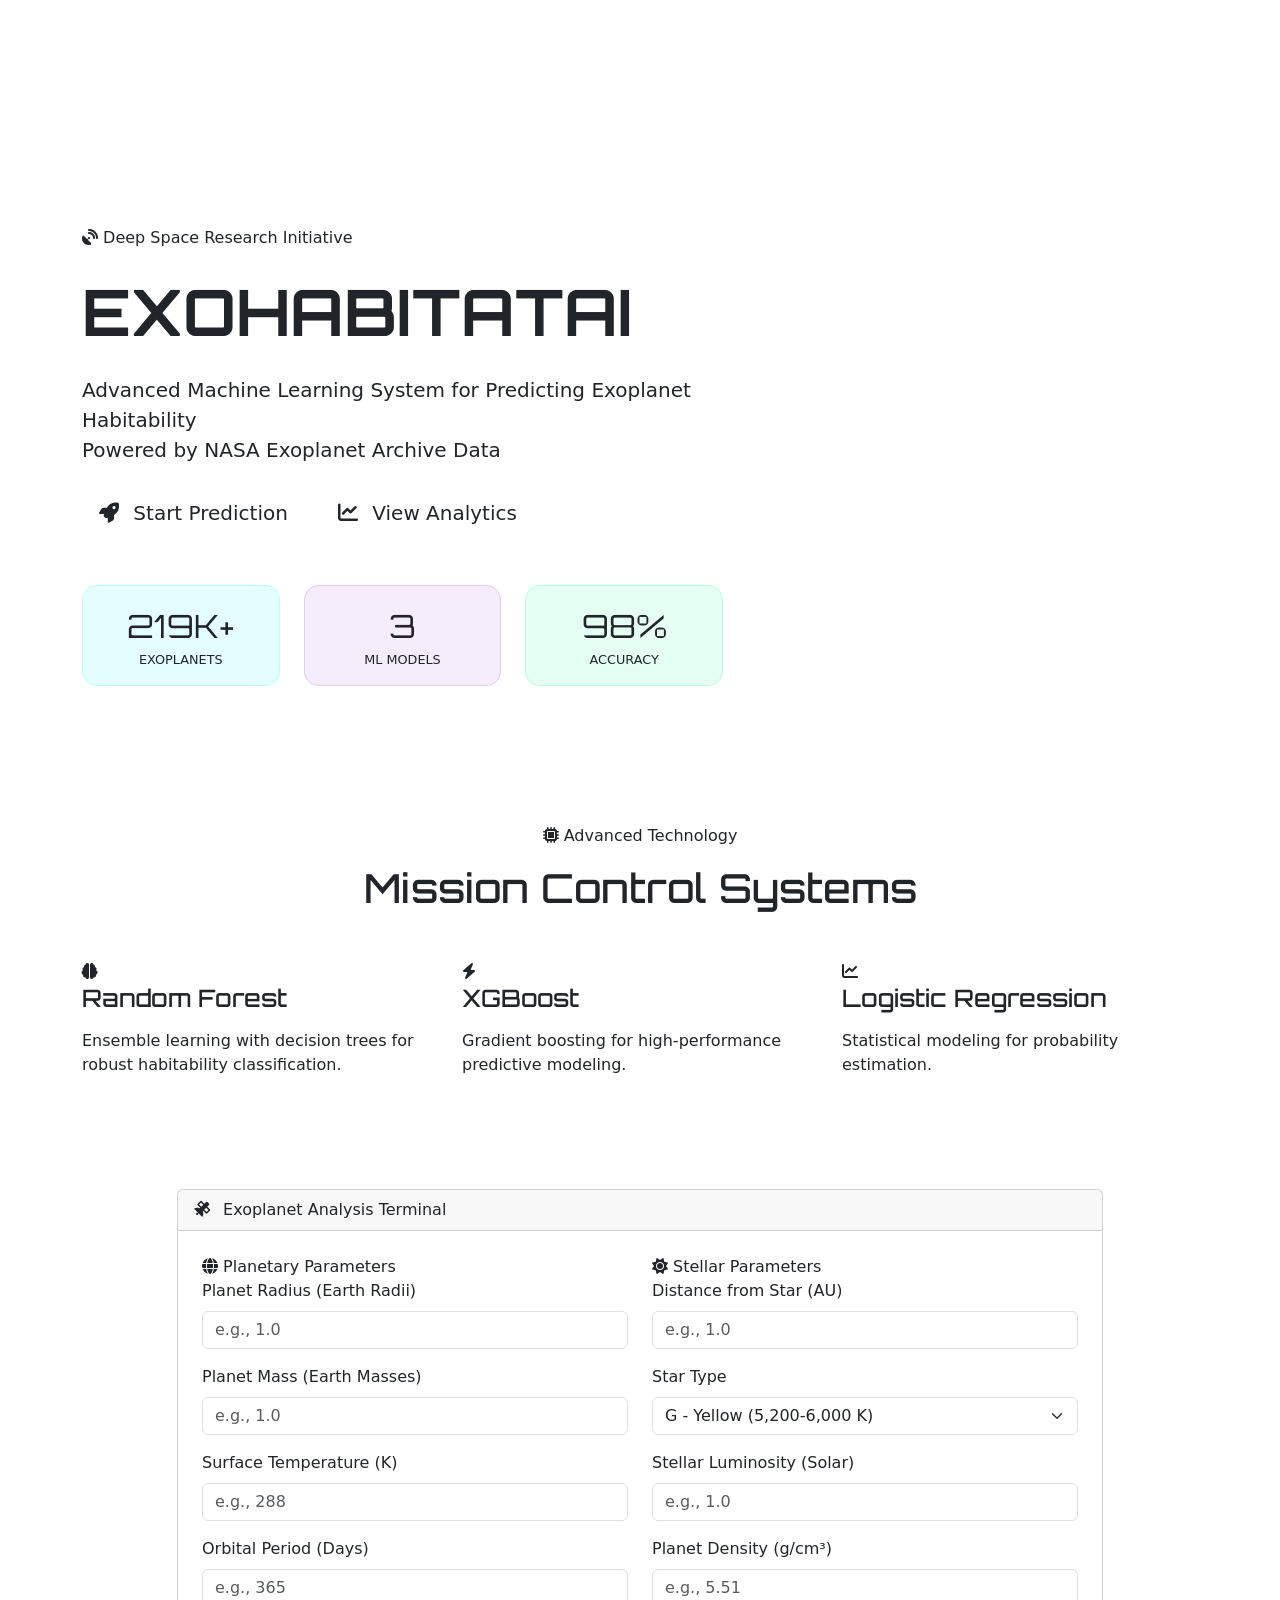
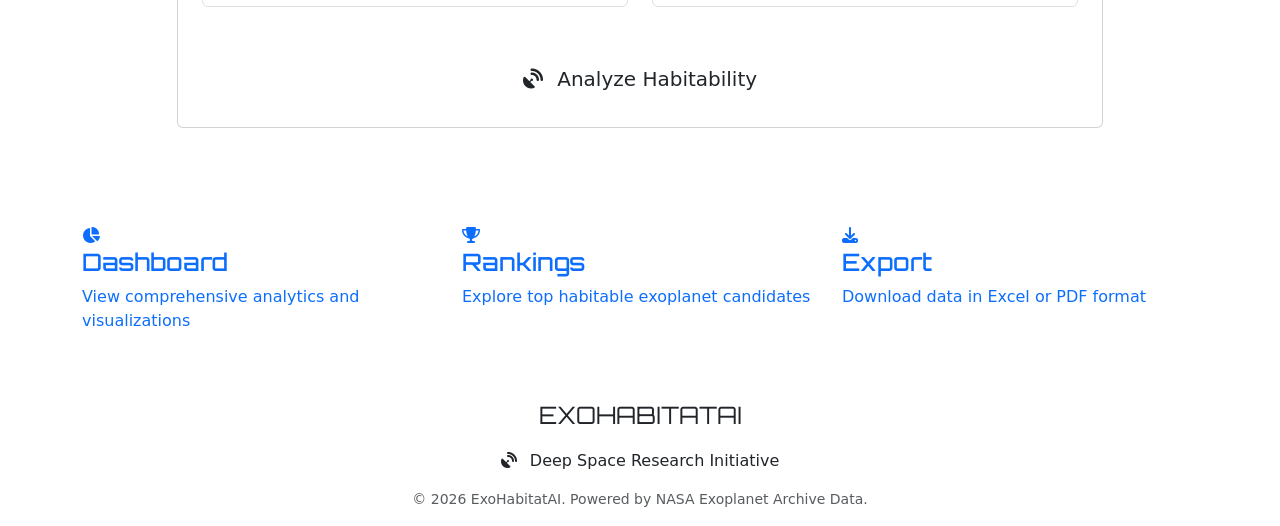
==== templates/index.html @ 79b9e468 "ExoHabitatAI - Ready for deployment with Heroku/Render support" ====
<!DOCTYPE html>
<html lang="en" data-theme="dark">
<head>
    <meta charset="UTF-8">
    <meta name="viewport" content="width=device-width, initial-scale=1.0">
    <title>ExoHabitatAI - Exoplanet Habitability Prediction</title>
    <!-- Google Fonts -->
    <link rel="preconnect" href="https://fonts.googleapis.com">
    <link rel="preconnect" href="https://fonts.gstatic.com" crossorigin>
    <link href="https://fonts.googleapis.com/css2?family=Inter:wght@400;500;600;700;800&family=Orbitron:wght@400;700;900&display=swap" rel="stylesheet">
    <!-- Bootstrap CSS -->
    <link href="https://cdn.jsdelivr.net/npm/bootstrap@5.3.0/dist/css/bootstrap.min.css" rel="stylesheet">
    <!-- Font Awesome -->
    <link rel="stylesheet" href="https://cdnjs.cloudflare.com/ajax/libs/font-awesome/6.4.0/css/all.min.css">
    <!-- Custom CSS -->
    <link rel="stylesheet" href="{{ url_for('static', filename='css/style.css') }}">
</head>
<body>
    <!-- Animated Space Background -->
    <div class="space-bg">
        <div class="stars-layer stars-1"></div>
        <div class="stars-layer stars-2"></div>
        <div class="stars-layer stars-3"></div>
        <div class="nebula nebula-1"></div>
        <div class="nebula nebula-2"></div>
        <div class="nebula nebula-3"></div>
        <div class="shooting-star"></div>
        <div class="shooting-star"></div>
        <div class="shooting-star"></div>
    </div>

    <!-- Navigation -->
    <nav class="navbar navbar-expand-lg navbar-dark">
        <div class="container">
            <a class="navbar-brand" href="/">
                <i class="fas fa-globe-americas"></i> 
                <span style="font-family: 'Orbitron', sans-serif;">ExoHabitatAI</span>
            </a>
            <button class="navbar-toggler" type="button" data-bs-toggle="collapse" data-bs-target="#navbarNav">
                <span class="navbar-toggler-icon"></span>
            </button>
            <div class="collapse navbar-collapse" id="navbarNav">
                <ul class="navbar-nav ms-auto me-3">
                    <li class="nav-item">
                        <a class="nav-link active" href="/"><i class="fas fa-home"></i> Home</a>
                    </li>
                    <li class="nav-item">
                        <a class="nav-link" href="/dashboard"><i class="fas fa-chart-line"></i> Dashboard</a>
                    </li>
                    <li class="nav-item">
                        <a class="nav-link" href="/results"><i class="fas fa-trophy"></i> Rankings</a>
                    </li>
                </ul>
            </div>
        </div>
    </nav>

    <!-- Hero Section -->
    <section class="section-header" style="min-height: 80vh; display: flex; align-items: center; padding-top: 80px;">
        <div class="container position-relative" style="z-index: 1;">
            <div class="row align-items-center g-4">
                <div class="col-lg-7">
                    <div class="hero-badge mb-4">
                        <i class="fas fa-satellite-dish"></i>
                        Deep Space Research Initiative
                    </div>
                    <h1 class="display-3 fw-bold mb-4 glow-text" style="font-family: 'Orbitron', sans-serif;">
                        EXOHABITAT<span style="color: var(--accent-cyan);">AI</span>
                    </h1>
                    <p class="lead mb-4" style="font-size: 1.25rem; color: var(--current-text-secondary);">
                        Advanced Machine Learning System for Predicting Exoplanet Habitability
                        <br>Powered by NASA Exoplanet Archive Data
                    </p>
                    <div class="d-flex gap-3 flex-wrap mb-5">
                        <a href="#predict" class="btn btn-space btn-lg">
                            <i class="fas fa-rocket me-2"></i> Start Prediction
                        </a>
                        <a href="/dashboard" class="btn btn-glow btn-lg">
                            <i class="fas fa-chart-line me-2"></i> View Analytics
                        </a>
                    </div>
                    
                    <!-- Stats Row -->
                    <div class="row g-4">
                        <div class="col-4">
                            <div class="text-center p-3" style="background: rgba(0,245,255,0.1); border-radius: 15px; border: 1px solid rgba(0,245,255,0.2);">
                                <div style="font-family: 'Orbitron'; font-size: 2rem; color: var(--accent-cyan);">219K+</div>
                                <div style="font-size: 0.8rem; color: var(--current-text-secondary); text-transform: uppercase;">Exoplanets</div>
                            </div>
                        </div>
                        <div class="col-4">
                            <div class="text-center p-3" style="background: rgba(157,78,221,0.1); border-radius: 15px; border: 1px solid rgba(157,78,221,0.2);">
                                <div style="font-family: 'Orbitron'; font-size: 2rem; color: var(--accent-purple);">3</div>
                                <div style="font-size: 0.8rem; color: var(--current-text-secondary); text-transform: uppercase;">ML Models</div>
                            </div>
                        </div>
                        <div class="col-4">
                            <div class="text-center p-3" style="background: rgba(0,255,136,0.1); border-radius: 15px; border: 1px solid rgba(0,255,136,0.2);">
                                <div style="font-family: 'Orbitron'; font-size: 2rem; color: var(--plasma-green);">98%</div>
                                <div style="font-size: 0.8rem; color: var(--current-text-secondary); text-transform: uppercase;">Accuracy</div>
                            </div>
                        </div>
                    </div>
                </div>
                <div class="col-lg-5 d-none d-lg-block">
                    <!-- 3D Planet with Orbiting Elements -->
                    <div class="hero-planet">
                        <div class="moon-orbit moon-orbit-1">
                            <div class="orbiting-moon"></div>
                        </div>
                        <div class="moon-orbit moon-orbit-2">
                            <div class="orbiting-moon" style="width: 15px; height: 15px;"></div>
                        </div>
                        <div class="planet-ring"></div>
                        <div class="planet-sphere"></div>
                    </div>
                </div>
            </div>
        </div>
        
        <!-- Data Grid Overlay -->
        <div class="data-grid" style="opacity: 0.3;"></div>
    </section>

    <!-- Technology Section -->
    <section class="py-5">
        <div class="container">
            <div class="text-center mb-5">
                <div class="hero-badge mx-auto mb-3">
                    <i class="fas fa-microchip"></i> Advanced Technology
                </div>
                <h2 style="font-family: 'Orbitron', sans-serif; font-size: 2.5rem;">
                    Mission <span style="color: var(--accent-cyan);">Control</span> Systems
                </h2>
            </div>
            
            <div class="row g-4">
                <div class="col-md-4">
                    <div class="stats-card h-100">
                        <div class="icon">
                            <i class="fas fa-brain"></i>
                        </div>
                        <h4 style="font-family: 'Orbitron'; color: var(--accent-cyan); margin-bottom: 1rem;">Random Forest</h4>
                        <p style="color: var(--current-text-secondary);">Ensemble learning with decision trees for robust habitability classification.</p>
                    </div>
                </div>
                <div class="col-md-4">
                    <div class="stats-card h-100">
                        <div class="icon" style="background: linear-gradient(135deg, var(--accent-purple) 0%, var(--accent-orange) 100%);">
                            <i class="fas fa-bolt"></i>
                        </div>
                        <h4 style="font-family: 'Orbitron'; color: var(--accent-purple); margin-bottom: 1rem;">XGBoost</h4>
                        <p style="color: var(--current-text-secondary);">Gradient boosting for high-performance predictive modeling.</p>
                    </div>
                </div>
                <div class="col-md-4">
                    <div class="stats-card h-100">
                        <div class="icon" style="background: linear-gradient(135deg, var(--plasma-green) 0%, var(--accent-cyan) 100%);">
                            <i class="fas fa-chart-line"></i>
                        </div>
                        <h4 style="font-family: 'Orbitron'; color: var(--plasma-green); margin-bottom: 1rem;">Logistic Regression</h4>
                        <p style="color: var(--current-text-secondary);">Statistical modeling for probability estimation.</p>
                    </div>
                </div>
            </div>
        </div>
    </section>

    <!-- Prediction Form Section -->
    <section id="predict" class="py-5" style="scroll-margin-top: 80px;">
        <div class="container">
            <div class="row justify-content-center">
                <div class="col-12 col-lg-10 col-xl-10">
                    <div class="card hologram" style="overflow: visible;">
                        <div class="card-header">
                            <i class="fas fa-satellite me-2"></i>
                            Exoplanet Analysis Terminal
                        </div>
                        <div class="card-body p-3 p-md-4">
                            <form id="predictionForm">
                                <div class="row g-4">
                                    <div class="col-md-6">
                                        <div class="control-panel mb-4">
                                            <div class="control-panel-title">
                                                <i class="fas fa-globe"></i> Planetary Parameters
                                            </div>
                                            
                                            <div class="mb-3">
                                                <label class="form-label">Planet Radius (Earth Radii)</label>
                                                <input type="number" class="form-control" name="radius" 
                                                       placeholder="e.g., 1.0" step="0.01" required>
                                            </div>
                                            
                                            <div class="mb-3">
                                                <label class="form-label">Planet Mass (Earth Masses)</label>
                                                <input type="number" class="form-control" name="mass" 
                                                       placeholder="e.g., 1.0" step="0.01" required>
                                            </div>
                                            
                                            <div class="mb-3">
                                                <label class="form-label">Surface Temperature (K)</label>
                                                <input type="number" class="form-control" name="surface_temp" 
                                                       placeholder="e.g., 288" step="1" required>
                                            </div>
                                            
                                            <div class="mb-3">
                                                <label class="form-label">Orbital Period (Days)</label>
                                                <input type="number" class="form-control" name="orbital_period" 
                                                       placeholder="e.g., 365" step="0.1">
                                            </div>
                                        </div>
                                    </div>
                                    
                                    <div class="col-md-6">
                                        <div class="control-panel mb-4">
                                            <div class="control-panel-title">
                                                <i class="fas fa-sun"></i> Stellar Parameters
                                            </div>
                                            
                                            <div class="mb-3">
                                                <label class="form-label">Distance from Star (AU)</label>
                                                <input type="number" class="form-control" name="distance" 
                                                       placeholder="e.g., 1.0" step="0.001">
                                            </div>
                                            
                                            <div class="mb-3">
                                                <label class="form-label">Star Type</label>
                                                <select class="form-select" name="star_type">
                                                    <option value="">Select star type...</option>
                                                    <option value="O">O - Blue Giant (30,000+ K)</option>
                                                    <option value="B">B - Blue-White (10,000-30,000 K)</option>
                                                    <option value="A">A - White (7,500-10,000 K)</option>
                                                    <option value="F">F - Yellow-White (6,000-7,500 K)</option>
                                                    <option value="G" selected>G - Yellow (5,200-6,000 K)</option>
                                                    <option value="K">K - Orange (3,700-5,200 K)</option>
                                                    <option value="M">M - Red Dwarf (2,400-3,700 K)</option>
                                                </select>
                                            </div>
                                            
                                            <div class="mb-3">
                                                <label class="form-label">Stellar Luminosity (Solar)</label>
                                                <input type="number" class="form-control" name="stellar_luminosity" 
                                                       placeholder="e.g., 1.0" step="0.01">
                                            </div>
                                            
                                            <div class="mb-3">
                                                <label class="form-label">Planet Density (g/cm³)</label>
                                                <input type="number" class="form-control" name="density" 
                                                       placeholder="e.g., 5.51" step="0.01">
                                            </div>
                                        </div>
                                    </div>
                                </div>
                                
                                <div class="text-center mt-4">
                                    <button type="submit" class="btn btn-space btn-lg px-5">
                                        <i class="fas fa-satellite-dish me-2"></i> Analyze Habitability
                                    </button>
                                </div>
                            </form>
                            
                            <!-- Results Display -->
                            <div id="predictionResult" class="mt-4" style="display: none;">
                                <div class="control-panel result-panel" style="border: 2px solid var(--accent-cyan); background: linear-gradient(135deg, rgba(0,29,61,0.98) 0%, rgba(10,39,68,0.98) 100%); box-shadow: 0 0 30px rgba(0,245,255,0.3);">
                                    <div class="control-panel-title" style="font-size: 1.1rem; margin-bottom: 1.5rem;">
                                        <i class="fas fa-clipboard-check me-2"></i> Analysis Results
                                    </div>
                                    <div class="row g-3 align-items-stretch">
                                        <div class="col-12 col-md-4 text-center">
                                            <div class="result-box p-3" style="background: rgba(0,245,255,0.1); border-radius: 15px; border: 1px solid rgba(0,245,255,0.3); height: 100%;">
                                                <div style="font-size: 0.75rem; color: var(--current-text-secondary); text-transform: uppercase; margin-bottom: 0.5rem;">Habitability Score</div>
                                                <div id="resultScore" style="font-family: 'Orbitron'; font-size: 2rem; color: var(--accent-cyan); text-shadow: 0 0 20px rgba(0,245,255,0.5);"></div>
                                            </div>
                                        </div>
                                        <div class="col-12 col-md-4 text-center">
                                            <div class="result-box p-3" style="background: rgba(0,255,136,0.1); border-radius: 15px; border: 1px solid rgba(0,255,136,0.3); height: 100%;">
                                                <div style="font-size: 0.75rem; color: var(--current-text-secondary); text-transform: uppercase; margin-bottom: 0.5rem;">Classification</div>
                                                <div id="resultClass" style="font-family: 'Orbitron'; font-size: 1rem; margin-top: 0.5rem;"></div>
                                            </div>
                                        </div>
                                        <div class="col-12 col-md-4 text-center">
                                            <div class="result-box p-3" style="background: rgba(157,78,221,0.1); border-radius: 15px; border: 1px solid rgba(157,78,221,0.3); height: 100%;">
                                                <div style="font-size: 0.75rem; color: var(--current-text-secondary); text-transform: uppercase; margin-bottom: 0.5rem;">Confidence</div>
                                                <div id="resultConfidence" style="font-family: 'Orbitron'; font-size: 2rem; color: var(--accent-purple); text-shadow: 0 0 20px rgba(157,78,221,0.5);"></div>
                                            </div>
                                        </div>
                                    </div>
                                    <div class="text-center mt-4">
                                        <a href="/results" class="btn btn-glow">
                                            <i class="fas fa-trophy me-2"></i> View Rankings
                                        </a>
                                    </div>
                                </div>
                            </div>
                        </div>
                    </div>
                </div>
            </div>
        </div>
    </section>

    <!-- Quick Links -->
    <section class="py-5">
        <div class="container">
            <div class="row g-4">
                <div class="col-md-4">
                    <a href="/dashboard" class="text-decoration-none">
                        <div class="stats-card h-100">
                            <div class="icon">
                                <i class="fas fa-chart-pie"></i>
                            </div>
                            <h4 style="font-family: 'Orbitron'; color: var(--accent-cyan);">Dashboard</h4>
                            <p style="color: var(--current-text-secondary);">View comprehensive analytics and visualizations</p>
                        </div>
                    </a>
                </div>
                <div class="col-md-4">
                    <a href="/results" class="text-decoration-none">
                        <div class="stats-card h-100">
                            <div class="icon" style="background: linear-gradient(135deg, var(--accent-gold) 0%, var(--accent-orange) 100%);">
                                <i class="fas fa-trophy"></i>
                            </div>
                            <h4 style="font-family: 'Orbitron'; color: var(--accent-gold);">Rankings</h4>
                            <p style="color: var(--current-text-secondary);">Explore top habitable exoplanet candidates</p>
                        </div>
                    </a>
                </div>
                <div class="col-md-4">
                    <a href="/api/export/excel?top=100" class="text-decoration-none">
                        <div class="stats-card h-100">
                            <div class="icon" style="background: linear-gradient(135deg, var(--plasma-green) 0%, var(--accent-blue) 100%);">
                                <i class="fas fa-download"></i>
                            </div>
                            <h4 style="font-family: 'Orbitron'; color: var(--plasma-green);">Export</h4>
                            <p style="color: var(--current-text-secondary);">Download data in Excel or PDF format</p>
                        </div>
                    </a>
                </div>
            </div>
        </div>
    </section>

    <!-- Footer -->
    <footer>
        <div class="container text-center">
            <div class="mb-3">
                <span style="font-family: 'Orbitron', sans-serif; font-size: 1.5rem;">
                    <span class="glow-text">EXOHABITAT</span><span style="color: var(--accent-cyan);">AI</span>
                </span>
            </div>
            <p style="color: var(--current-text-secondary);">
                <i class="fas fa-satellite-dish me-2"></i>
                Deep Space Research Initiative
            </p>
            <p class="text-muted small">&copy; 2026 ExoHabitatAI. Powered by NASA Exoplanet Archive Data.</p>
        </div>
    </footer>

    <!-- Bootstrap JS -->
    <script src="https://cdn.jsdelivr.net/npm/bootstrap@5.3.0/dist/js/bootstrap.bundle.min.js"></script>
    
    <script>
        // Initialize dark theme
        document.addEventListener('DOMContentLoaded', function() {
            document.documentElement.setAttribute('data-theme', 'dark');
        });
        
        // Prediction Form
        document.getElementById('predictionForm').addEventListener('submit', async function(e) {
            e.preventDefault();
            
            const submitBtn = this.querySelector('button[type="submit"]');
            const originalText = submitBtn.innerHTML;
            submitBtn.innerHTML = '<i class="fas fa-spinner fa-spin me-2"></i> Analyzing...';
            submitBtn.disabled = true;
            
            const formData = new FormData(this);
            const data = {};
            formData.forEach((value, key) => {
                if (value) data[key] = parseFloat(value) || value;
            });
            
            try {
                const response = await fetch('/api/predict', {
                    method: 'POST',
                    headers: { 'Content-Type': 'application/json' },
                    body: JSON.stringify(data)
                });
                
                const result = await response.json();
                console.log('API Response:', result);
                
                if (result.status === 'success') {
                    const prediction = result.prediction || {};
                    const score = prediction.habitability_score || 0;
                    const habitClass = prediction.class || 'Unknown';
                    const confidence = (prediction.probability || 0) * 100;
                    
                    // Update result elements
                    document.getElementById('resultScore').textContent = score.toFixed(3);
                    
                    // Get proper badge class based on classification
                    const badgeInfo = getBadgeInfo(habitClass, score);
                    document.getElementById('resultClass').innerHTML = `<span class="badge" style="${badgeInfo.style}">${habitClass}</span>`;
                    document.getElementById('resultConfidence').textContent = confidence.toFixed(1) + '%';
                    
                    // Show results with animation
                    const resultDiv = document.getElementById('predictionResult');
                    resultDiv.style.display = 'block';
                    resultDiv.style.opacity = '0';
                    resultDiv.style.transform = 'translateY(20px)';
                    
                    // Force reflow and trigger animation
                    resultDiv.offsetHeight;
                    resultDiv.style.transition = 'all 0.5s ease-out';
                    resultDiv.style.opacity = '1';
                    resultDiv.style.transform = 'translateY(0)';
                    
                    // Scroll to results after animation
                    setTimeout(() => {
                        const rect = resultDiv.getBoundingClientRect();
                        const scrollTop = window.pageYOffset || document.documentElement.scrollTop;
                        const targetY = rect.top + scrollTop - 100;
                        window.scrollTo({ top: targetY, behavior: 'smooth' });
                    }, 100);
                } else {
                    showAlert('Prediction failed: ' + (result.error || 'Unknown error'), 'danger');
                }
            } catch (error) {
                console.error('Error:', error);
                showAlert('Failed to connect to the server. Please try again.', 'danger');
            } finally {
                submitBtn.innerHTML = originalText;
                submitBtn.disabled = false;
            }
        });
        
        function getBadgeClass(habitClass) {
            const lower = String(habitClass).toLowerCase();
            if (lower.includes('high')) return 'bg-success';
            if (lower.includes('medium')) return 'bg-warning text-dark';
            if (lower.includes('low')) return 'bg-info';
            if (lower.includes('non')) return 'bg-danger';
            return 'bg-secondary';
        }
        
        function getBadgeInfo(habitClass, score) {
            const lower = String(habitClass).toLowerCase();
            let style = 'font-size: 0.95rem; padding: 0.5rem 1rem; font-weight: 600; border-radius: 20px; ';
            
            if (lower.includes('high') || score >= 0.75) {
                style += 'background: linear-gradient(135deg, #00ff88 0%, #00cc6a 100%); color: #000; box-shadow: 0 0 15px rgba(0,255,136,0.5);';
            } else if (lower.includes('medium') || score >= 0.50) {
                style += 'background: linear-gradient(135deg, #9d4edd 0%, #7b2cbf 100%); color: #fff; box-shadow: 0 0 15px rgba(157,78,221,0.5);';
            } else if (lower.includes('low') || score >= 0.25) {
                style += 'background: linear-gradient(135deg, #00f5ff 0%, #00b4d8 100%); color: #000; box-shadow: 0 0 15px rgba(0,245,255,0.5);';
            } else {
                style += 'background: linear-gradient(135deg, #ff6b35 0%, #ff3333 100%); color: #fff; box-shadow: 0 0 15px rgba(255,107,53,0.5);';
            }
            
            return { style };
        }
        
        function showAlert(message, type) {
            const alertDiv = document.createElement('div');
            alertDiv.className = `alert alert-${type} alert-dismissible fade show`;
            alertDiv.style.cssText = 'position: fixed; top: 80px; left: 50%; transform: translateX(-50%); z-index: 9999; min-width: 300px;';
            alertDiv.innerHTML = `
                ${message}
                <button type="button" class="btn-close" data-bs-dismiss="alert"></button>
            `;
            document.body.appendChild(alertDiv);
            setTimeout(() => alertDiv.remove(), 5000);
        }
    </script>
</body>
</html>
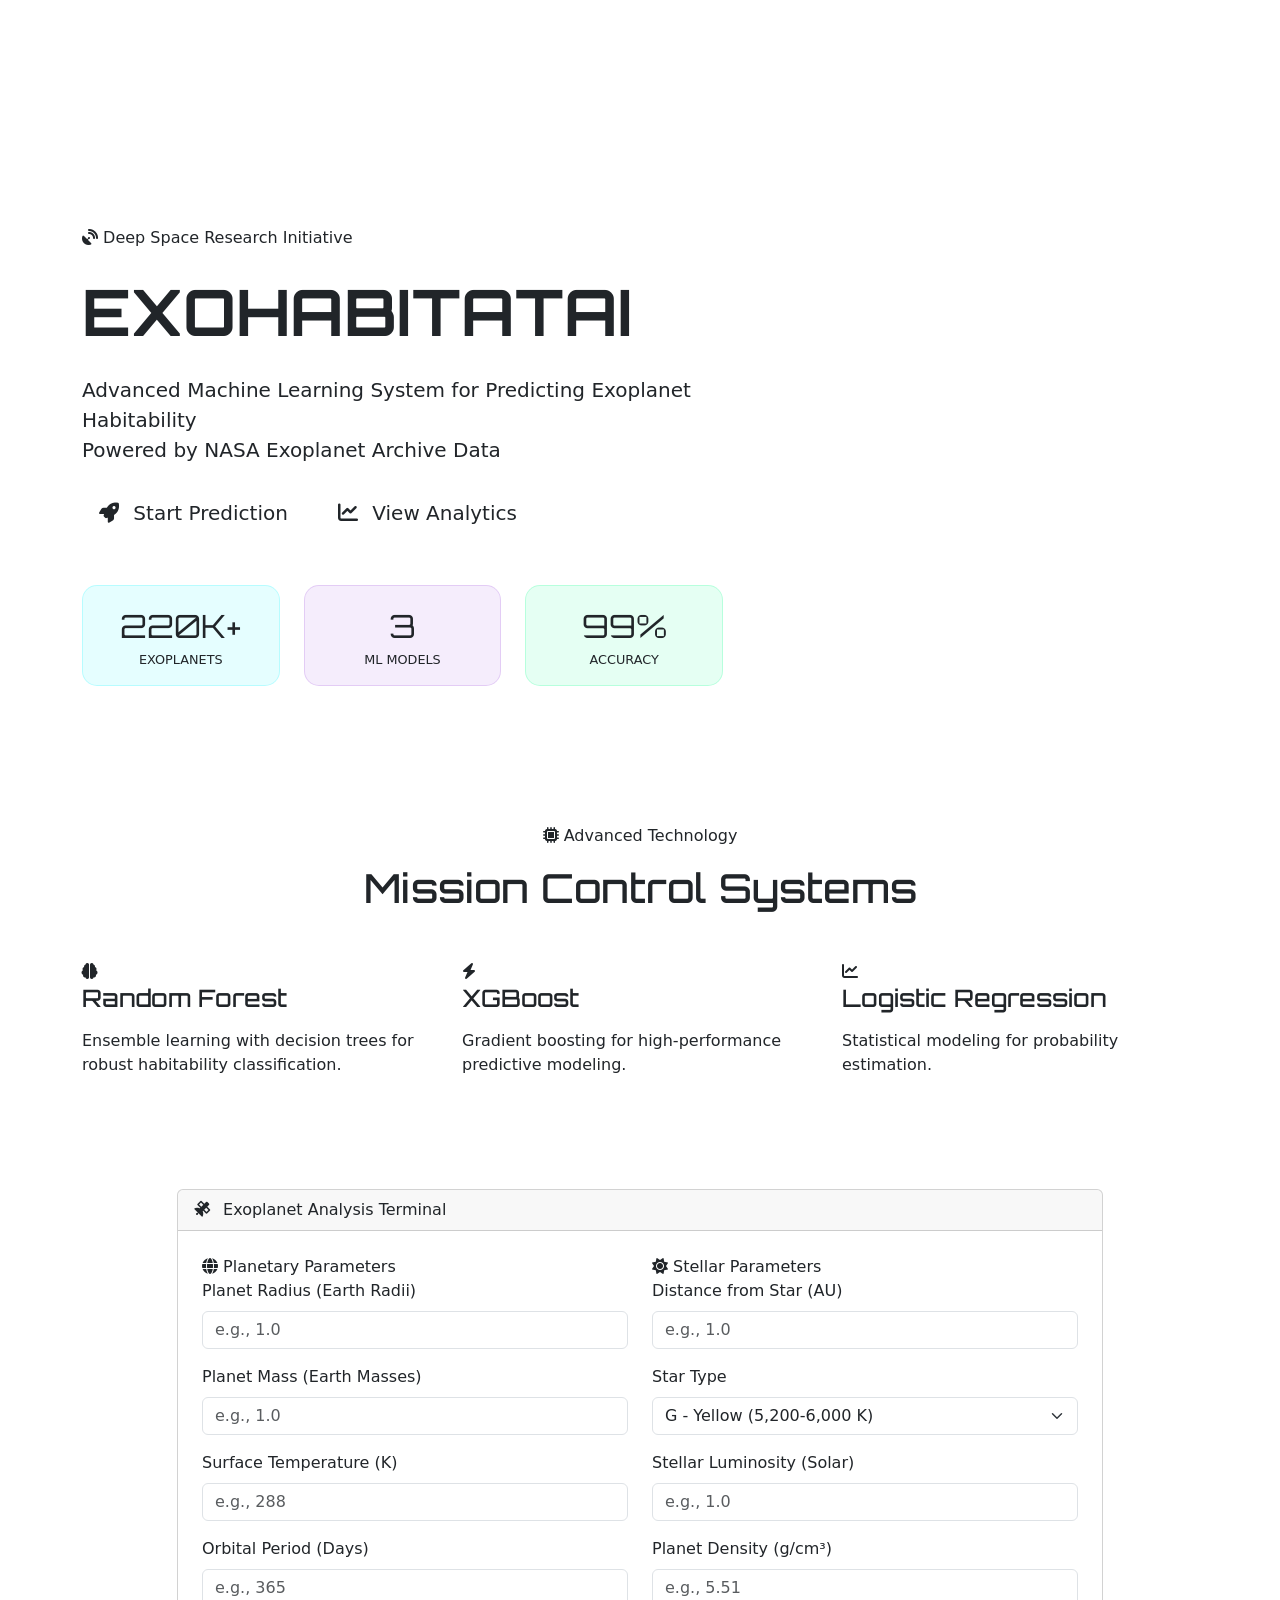
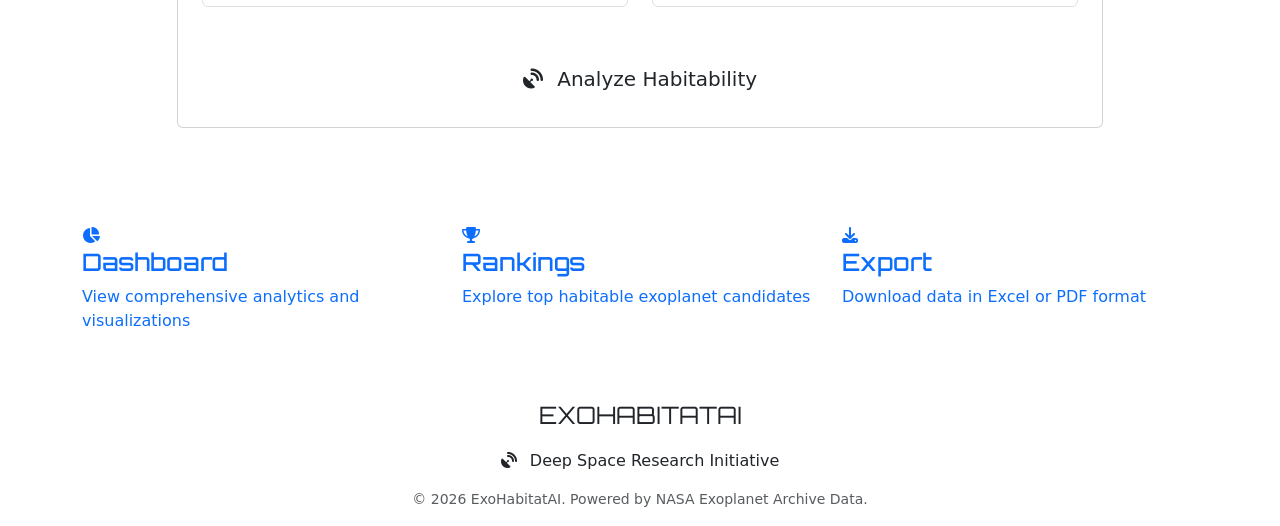
==== commit 00bbb968: "Retrain models with merged exoplanet dataset (220K+ planets, 99% accuracy)" ====
--- a/templates/index.html
+++ b/templates/index.html
@@ -84,7 +84,7 @@
                     <div class="row g-4">
                         <div class="col-4">
                             <div class="text-center p-3" style="background: rgba(0,245,255,0.1); border-radius: 15px; border: 1px solid rgba(0,245,255,0.2);">
-                                <div style="font-family: 'Orbitron'; font-size: 2rem; color: var(--accent-cyan);">219K+</div>
+                                <div style="font-family: 'Orbitron'; font-size: 2rem; color: var(--accent-cyan);">220K+</div>
                                 <div style="font-size: 0.8rem; color: var(--current-text-secondary); text-transform: uppercase;">Exoplanets</div>
                             </div>
                         </div>
@@ -96,7 +96,7 @@
                         </div>
                         <div class="col-4">
                             <div class="text-center p-3" style="background: rgba(0,255,136,0.1); border-radius: 15px; border: 1px solid rgba(0,255,136,0.2);">
-                                <div style="font-family: 'Orbitron'; font-size: 2rem; color: var(--plasma-green);">98%</div>
+                                <div style="font-family: 'Orbitron'; font-size: 2rem; color: var(--plasma-green);">99%</div>
                                 <div style="font-size: 0.8rem; color: var(--current-text-secondary); text-transform: uppercase;">Accuracy</div>
                             </div>
                         </div>
